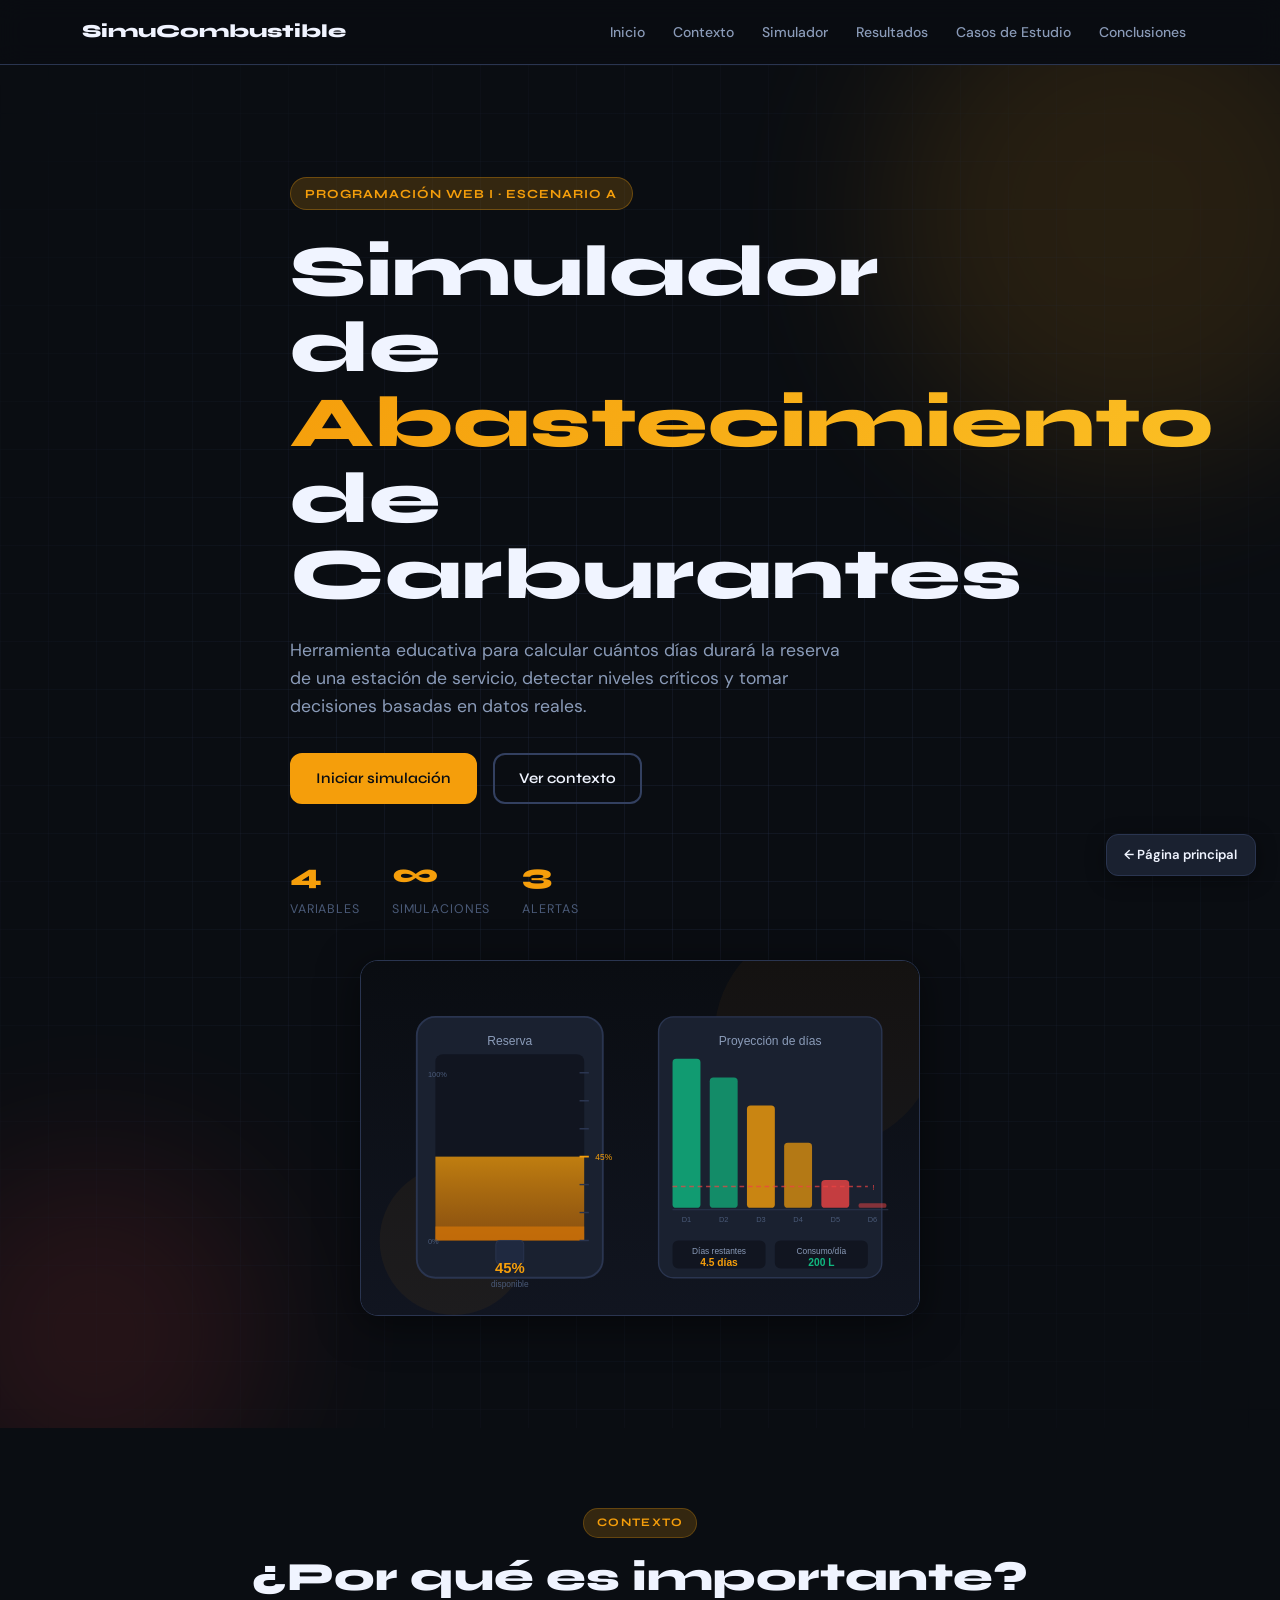
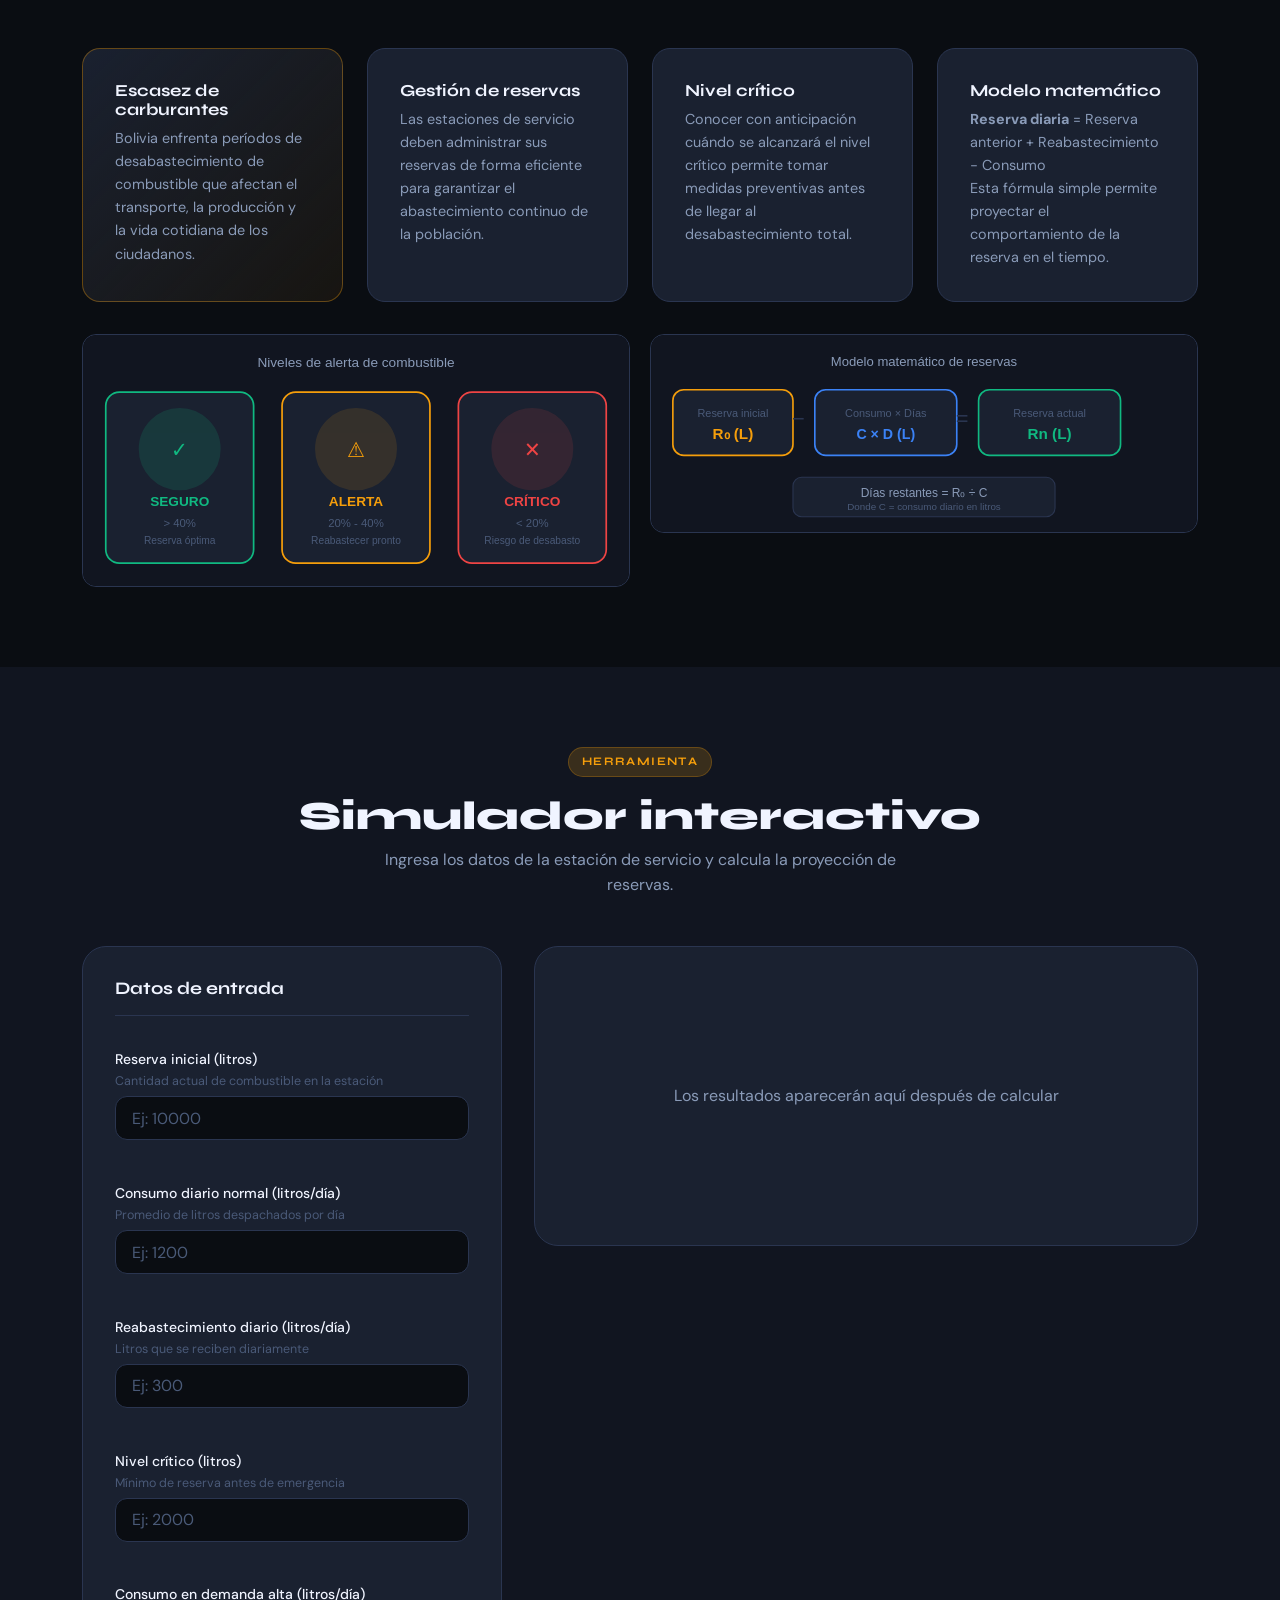
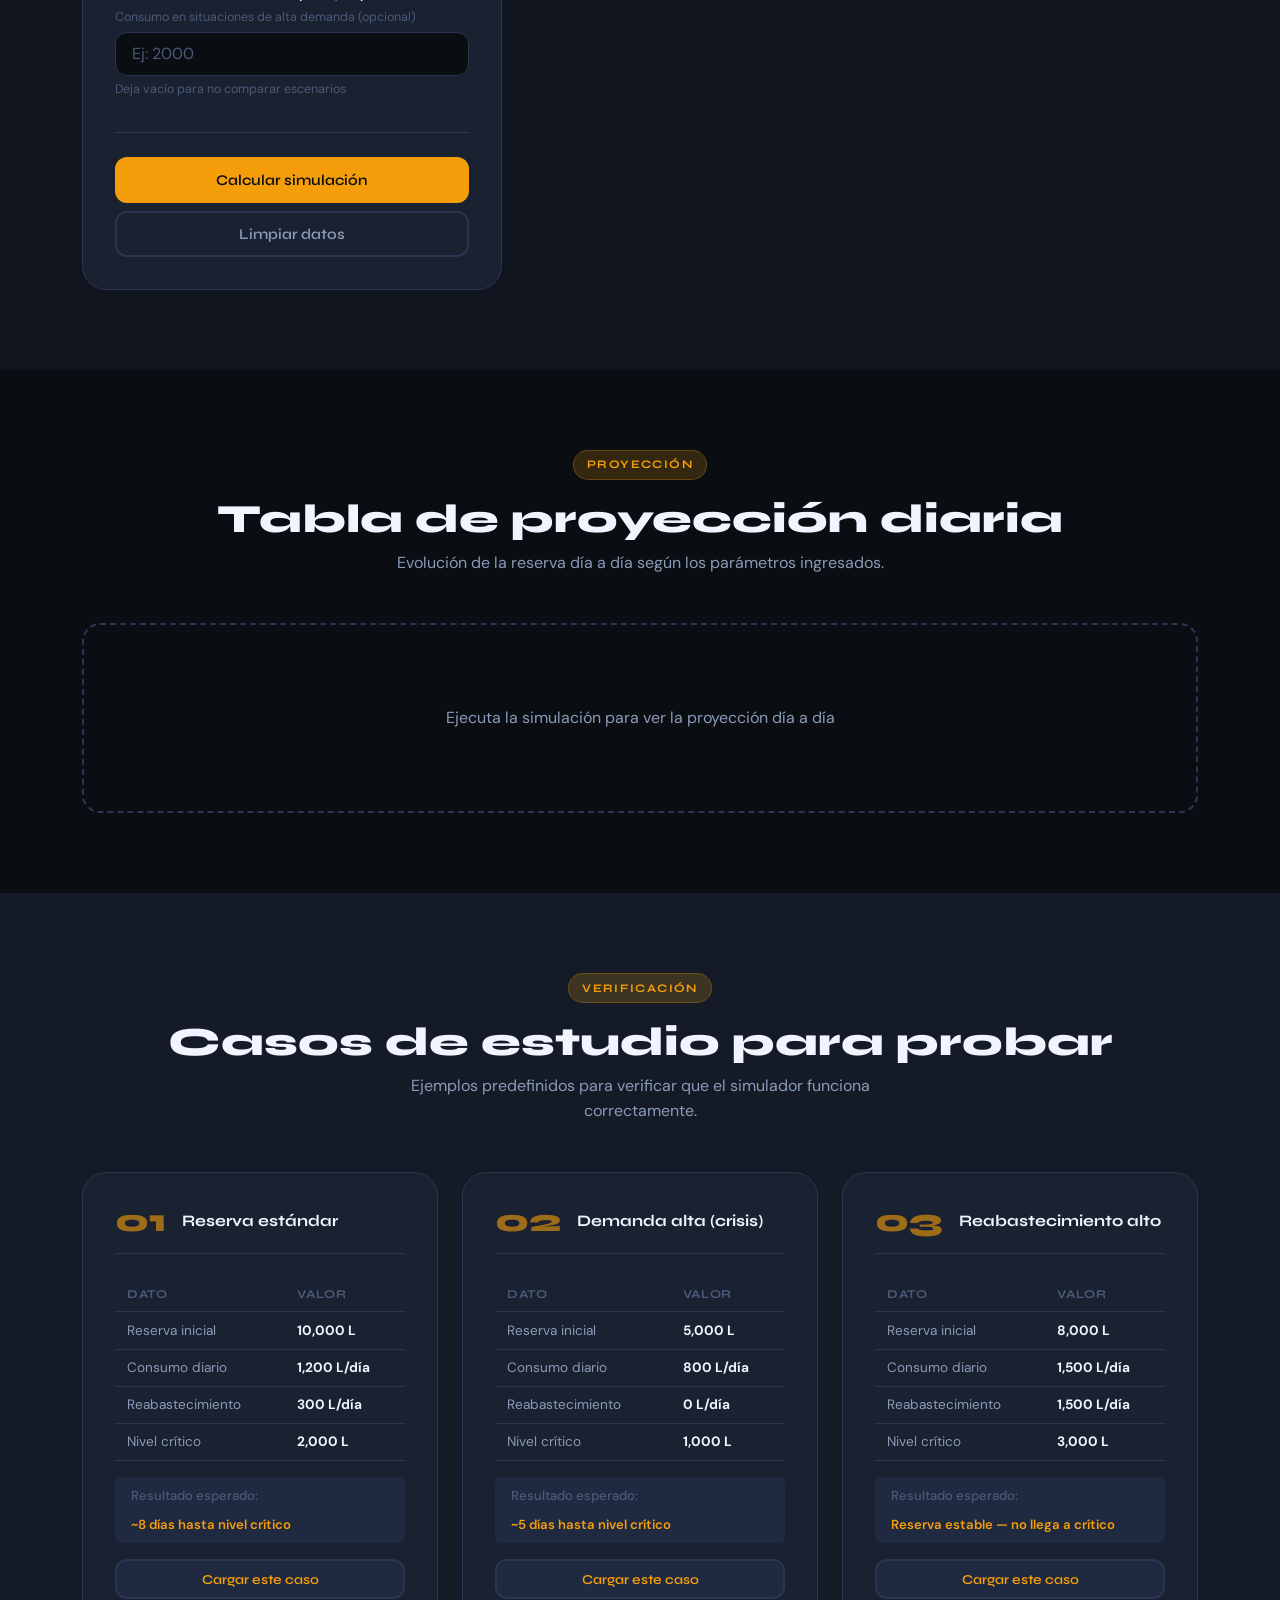
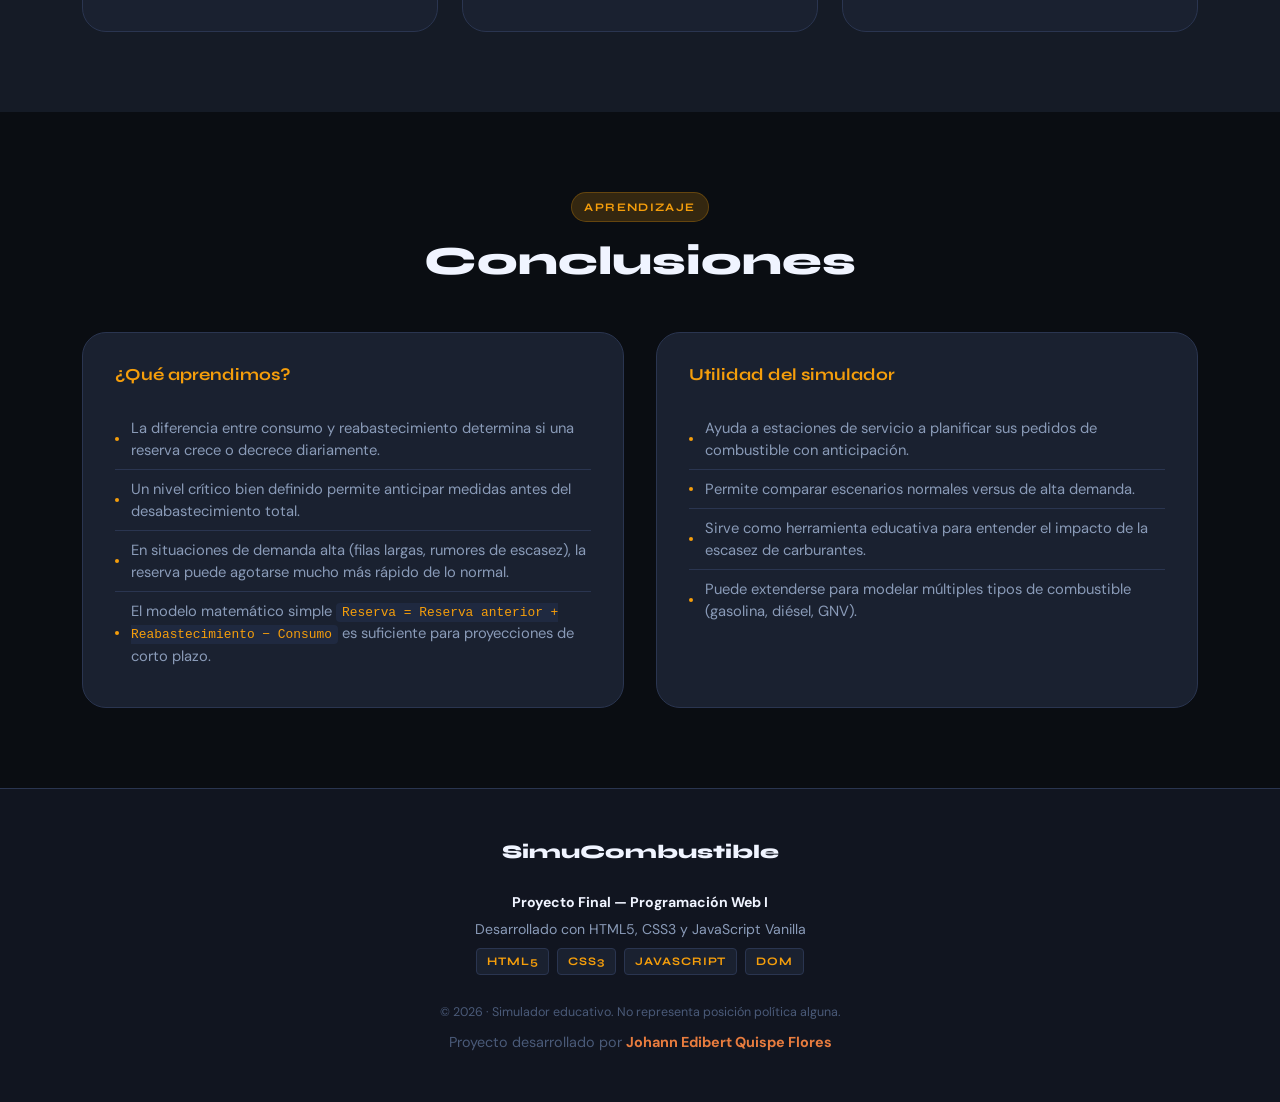
==== simuladores/simulador-carburantes/index.html @ 850f4c53 "Add files via upload" ====
<!DOCTYPE html>
<html lang="es">
<head>
  <meta charset="UTF-8" />
  <meta name="viewport" content="width=device-width, initial-scale=1.0" />
  <meta name="description" content="Simulador de abastecimiento de carburantes - Herramienta educativa para calcular reservas de combustible" />
  <title>SimuCombustible | Simulador de Abastecimiento</title>
  <link rel="preconnect" href="https://fonts.googleapis.com" />
  <link rel="preconnect" href="https://fonts.gstatic.com" crossorigin />
  <link href="https://fonts.googleapis.com/css2?family=Syne:wght@400;600;700;800&family=DM+Sans:wght@300;400;500&display=swap" rel="stylesheet" />
  <link rel="stylesheet" href="css/estilos.css" />
  <style>
    .hero__visual {
      width: 100%;
      max-width: 560px;
      margin: 2.5rem auto 0;
      border-radius: 18px;
      overflow: hidden;
      box-shadow: 0 8px 40px rgba(0,0,0,0.5);
      border: 1px solid #2a3550;
    }
    .hero__visual img { width: 100%; display: block; }
    .context-img-strip {
      grid-column: 1 / -1;
      display: grid;
      grid-template-columns: 1fr 1fr;
      gap: 1.25rem;
      margin-top: 0.5rem;
    }
    .context-img-strip img {
      width: 100%;
      border-radius: 14px;
      border: 1px solid #2a3550;
      display: block;
    }
    @media (max-width: 640px) {
      .context-img-strip { grid-template-columns: 1fr; }
    }
  </style>
</head>
<body>

  <header class="header" role="banner">
    <div class="container header__inner">
      <div class="header__brand">
        <span class="header__title">SimuCombustible</span>
      </div>
      <button class="nav-toggle" id="navToggle" aria-label="Abrir menú" aria-expanded="false" aria-controls="mainNav">
        <span></span><span></span><span></span>
      </button>
      <nav class="nav" id="mainNav" aria-label="Navegación principal">
        <ul class="nav__list">
          <li><a class="nav__link" href="#inicio">Inicio</a></li>
          <li><a class="nav__link" href="#contexto">Contexto</a></li>
          <li><a class="nav__link" href="#simulador">Simulador</a></li>
          <li><a class="nav__link" href="#resultados">Resultados</a></li>
          <li><a class="nav__link" href="#casos">Casos de Estudio</a></li>
          <li><a class="nav__link" href="#conclusiones">Conclusiones</a></li>
        </ul>
      </nav>
    </div>
  </header>

  <main id="main-content">

    <section class="hero" id="inicio" aria-labelledby="hero-title">
      <div class="hero__bg" aria-hidden="true">
        <div class="hero__blob hero__blob--1"></div>
        <div class="hero__blob hero__blob--2"></div>
        <div class="hero__grid"></div>
      </div>
      <div class="container hero__content">
        <div class="hero__badge">Programación Web I · Escenario A</div>
        <h1 class="hero__title" id="hero-title">
          Simulador de<br />
          <span class="hero__accent">Abastecimiento</span><br />
          de Carburantes
        </h1>
        <p class="hero__desc">
          Herramienta educativa para calcular cuántos días durará la reserva 
          de una estación de servicio, detectar niveles críticos y tomar 
          decisiones basadas en datos reales.
        </p>
        <div class="hero__actions">
          <a href="#simulador" class="btn btn--primary">Iniciar simulación</a>
          <a href="#contexto" class="btn btn--ghost">Ver contexto</a>
        </div>
        <div class="hero__stats" role="list">
          <div class="hero__stat" role="listitem">
            <strong>4</strong>
            <span>Variables</span>
          </div>
          <div class="hero__stat" role="listitem">
            <strong>∞</strong>
            <span>Simulaciones</span>
          </div>
          <div class="hero__stat" role="listitem">
            <strong>3</strong>
            <span>Alertas</span>
          </div>
        </div>
        <div class="hero__visual">
          <img src="img/hero-combustible.svg" alt="Visualización de tanque de combustible y proyección de días" loading="eager" />
        </div>
      </div>
    </section>

    <section class="section" id="contexto" aria-labelledby="contexto-title">
      <div class="container">
        <div class="section__header">
          <span class="section__tag">Contexto</span>
          <h2 class="section__title" id="contexto-title">¿Por qué es importante?</h2>
        </div>
        <div class="context-grid">
          <article class="context-card context-card--highlight">
            <h3 class="context-card__title">Escasez de carburantes</h3>
            <p class="context-card__text">
              Bolivia enfrenta períodos de desabastecimiento de combustible que afectan 
              el transporte, la producción y la vida cotidiana de los ciudadanos.
            </p>
          </article>
          <article class="context-card">
            <h3 class="context-card__title">Gestión de reservas</h3>
            <p class="context-card__text">
              Las estaciones de servicio deben administrar sus reservas de forma eficiente 
              para garantizar el abastecimiento continuo de la población.
            </p>
          </article>
          <article class="context-card">
            <h3 class="context-card__title">Nivel crítico</h3>
            <p class="context-card__text">
              Conocer con anticipación cuándo se alcanzará el nivel crítico permite 
              tomar medidas preventivas antes de llegar al desabastecimiento total.
            </p>
          </article>
          <article class="context-card">
            <h3 class="context-card__title">Modelo matemático</h3>
            <p class="context-card__text">
              <strong>Reserva diaria</strong> = Reserva anterior + Reabastecimiento − Consumo<br/>
              Esta fórmula simple permite proyectar el comportamiento de la reserva en el tiempo.
            </p>
          </article>
          <div class="context-img-strip">
            <img src="img/niveles-alerta.svg" alt="Niveles de alerta: seguro, alerta y crítico" />
            <img src="img/formula-combustible.svg" alt="Modelo matemático de reservas de combustible" />
          </div>
        </div>
      </div>
    </section>

    <section class="section section--dark" id="simulador" aria-labelledby="simulador-title">
      <div class="container">
        <div class="section__header">
          <span class="section__tag">Herramienta</span>
          <h2 class="section__title" id="simulador-title">Simulador interactivo</h2>
          <p class="section__subtitle">Ingresa los datos de la estación de servicio y calcula la proyección de reservas.</p>
        </div>

        <div class="simulator-layout">
          <div class="simulator-form-wrapper">
            <div class="form-card" role="form" aria-labelledby="form-title">
              <h3 class="form-card__title" id="form-title">
                Datos de entrada
              </h3>

              <div class="form-group">
                <label class="form-label" for="reservaInicial">
                  Reserva inicial (litros)
                  <span class="form-hint">Cantidad actual de combustible en la estación</span>
                </label>
                <input
                  class="form-input"
                  type="number"
                  id="reservaInicial"
                  name="reservaInicial"
                  placeholder="Ej: 10000"
                  min="0"
                  step="100"
                  aria-required="true"
                  aria-describedby="reservaInicial-error"
                />
                <span class="form-error" id="reservaInicial-error" role="alert" aria-live="polite"></span>
              </div>

              <div class="form-group">
                <label class="form-label" for="consumoDiario">
                  Consumo diario normal (litros/día)
                  <span class="form-hint">Promedio de litros despachados por día</span>
                </label>
                <input
                  class="form-input"
                  type="number"
                  id="consumoDiario"
                  name="consumoDiario"
                  placeholder="Ej: 1200"
                  min="0"
                  step="50"
                  aria-required="true"
                  aria-describedby="consumoDiario-error"
                />
                <span class="form-error" id="consumoDiario-error" role="alert" aria-live="polite"></span>
              </div>

              <div class="form-group">
                <label class="form-label" for="reabastecimiento">
                  Reabastecimiento diario (litros/día)
                  <span class="form-hint">Litros que se reciben diariamente</span>
                </label>
                <input
                  class="form-input"
                  type="number"
                  id="reabastecimiento"
                  name="reabastecimiento"
                  placeholder="Ej: 300"
                  min="0"
                  step="50"
                  aria-required="true"
                  aria-describedby="reabastecimiento-error"
                />
                <span class="form-error" id="reabastecimiento-error" role="alert" aria-live="polite"></span>
              </div>

              <div class="form-group">
                <label class="form-label" for="nivelCritico">
                  Nivel crítico (litros)
                  <span class="form-hint">Mínimo de reserva antes de emergencia</span>
                </label>
                <input
                  class="form-input"
                  type="number"
                  id="nivelCritico"
                  name="nivelCritico"
                  placeholder="Ej: 2000"
                  min="0"
                  step="100"
                  aria-required="true"
                  aria-describedby="nivelCritico-error"
                />
                <span class="form-error" id="nivelCritico-error" role="alert" aria-live="polite"></span>
              </div>

              <div class="form-group">
                <label class="form-label" for="consumoAlto">
                  Consumo en demanda alta (litros/día)
                  <span class="form-hint">Consumo en situaciones de alta demanda (opcional)</span>
                </label>
                <input
                  class="form-input"
                  type="number"
                  id="consumoAlto"
                  name="consumoAlto"
                  placeholder="Ej: 2000"
                  min="0"
                  step="50"
                  aria-describedby="consumoAlto-hint"
                />
                <span class="form-hint-block" id="consumoAlto-hint">Deja vacío para no comparar escenarios</span>
              </div>

              <div class="form-actions">
                <button class="btn btn--primary btn--full" id="btnCalcular" type="button">
                  Calcular simulación
                </button>
                <button class="btn btn--outline btn--full" id="btnLimpiar" type="button">
                  Limpiar datos
                </button>
              </div>
            </div>
          </div>

          <div class="quick-results" id="resultadosRapidos" aria-live="polite" aria-label="Resultados rápidos">
            <div class="quick-results__placeholder" id="placeholderResultados">
              <p>Los resultados aparecerán aquí después de calcular</p>
            </div>
            <div class="quick-results__content" id="contenidoResultados" hidden>
            </div>
          </div>
        </div>
      </div>
    </section>

    <section class="section" id="resultados" aria-labelledby="resultados-title">
      <div class="container">
        <div class="section__header">
          <span class="section__tag">Proyección</span>
          <h2 class="section__title" id="resultados-title">Tabla de proyección diaria</h2>
          <p class="section__subtitle">Evolución de la reserva día a día según los parámetros ingresados.</p>
        </div>

        <div id="tablaWrapper" class="table-wrapper" hidden aria-live="polite">
        </div>

        <div class="table-placeholder" id="tablaPlaceholder">
          <p>Ejecuta la simulación para ver la proyección día a día</p>
        </div>
      </div>
    </section>

    <section class="section section--alt" id="casos" aria-labelledby="casos-title">
      <div class="container">
        <div class="section__header">
          <span class="section__tag">Verificación</span>
          <h2 class="section__title" id="casos-title">Casos de estudio para probar</h2>
          <p class="section__subtitle">Ejemplos predefinidos para verificar que el simulador funciona correctamente.</p>
        </div>

        <div class="cases-grid">

          <article class="case-card" aria-labelledby="caso1-title">
            <div class="case-card__header">
              <span class="case-card__num" aria-label="Caso 1">01</span>
              <h3 class="case-card__title" id="caso1-title">Reserva estándar</h3>
            </div>
            <div class="case-card__body">
              <table class="case-table" aria-label="Datos del caso 1">
                <thead>
                  <tr><th>Dato</th><th>Valor</th></tr>
                </thead>
                <tbody>
                  <tr><td>Reserva inicial</td><td><strong>10,000 L</strong></td></tr>
                  <tr><td>Consumo diario</td><td><strong>1,200 L/día</strong></td></tr>
                  <tr><td>Reabastecimiento</td><td><strong>300 L/día</strong></td></tr>
                  <tr><td>Nivel crítico</td><td><strong>2,000 L</strong></td></tr>
                </tbody>
              </table>
              <div class="case-card__expected">
                <span class="expected-label">Resultado esperado:</span>
                <span class="expected-value">~8 días hasta nivel crítico</span>
              </div>
            </div>
            <button class="btn btn--case" onclick="cargarCaso(1)" aria-label="Cargar caso de estudio 1 en el simulador">
              Cargar este caso
            </button>
          </article>

          <article class="case-card" aria-labelledby="caso2-title">
            <div class="case-card__header">
              <span class="case-card__num" aria-label="Caso 2">02</span>
              <h3 class="case-card__title" id="caso2-title">Demanda alta (crisis)</h3>
            </div>
            <div class="case-card__body">
              <table class="case-table" aria-label="Datos del caso 2">
                <thead>
                  <tr><th>Dato</th><th>Valor</th></tr>
                </thead>
                <tbody>
                  <tr><td>Reserva inicial</td><td><strong>5,000 L</strong></td></tr>
                  <tr><td>Consumo diario</td><td><strong>800 L/día</strong></td></tr>
                  <tr><td>Reabastecimiento</td><td><strong>0 L/día</strong></td></tr>
                  <tr><td>Nivel crítico</td><td><strong>1,000 L</strong></td></tr>
                </tbody>
              </table>
              <div class="case-card__expected">
                <span class="expected-label">Resultado esperado:</span>
                <span class="expected-value">~5 días hasta nivel crítico</span>
              </div>
            </div>
            <button class="btn btn--case" onclick="cargarCaso(2)" aria-label="Cargar caso de estudio 2 en el simulador">
              Cargar este caso
            </button>
          </article>

          <article class="case-card" aria-labelledby="caso3-title">
            <div class="case-card__header">
              <span class="case-card__num" aria-label="Caso 3">03</span>
              <h3 class="case-card__title" id="caso3-title">Reabastecimiento alto</h3>
            </div>
            <div class="case-card__body">
              <table class="case-table" aria-label="Datos del caso 3">
                <thead>
                  <tr><th>Dato</th><th>Valor</th></tr>
                </thead>
                <tbody>
                  <tr><td>Reserva inicial</td><td><strong>8,000 L</strong></td></tr>
                  <tr><td>Consumo diario</td><td><strong>1,500 L/día</strong></td></tr>
                  <tr><td>Reabastecimiento</td><td><strong>1,500 L/día</strong></td></tr>
                  <tr><td>Nivel crítico</td><td><strong>3,000 L</strong></td></tr>
                </tbody>
              </table>
              <div class="case-card__expected">
                <span class="expected-label">Resultado esperado:</span>
                <span class="expected-value">Reserva estable — no llega a crítico</span>
              </div>
            </div>
            <button class="btn btn--case" onclick="cargarCaso(3)" aria-label="Cargar caso de estudio 3 en el simulador">
              Cargar este caso
            </button>
          </article>

        </div>
      </div>
    </section>

    <section class="section" id="conclusiones" aria-labelledby="conclusiones-title">
      <div class="container">
        <div class="section__header">
          <span class="section__tag">Aprendizaje</span>
          <h2 class="section__title" id="conclusiones-title">Conclusiones</h2>
        </div>
        <div class="conclusions-grid">
          <div class="conclusion-block">
            <h3 class="conclusion-block__title">¿Qué aprendimos?</h3>
            <ul class="conclusion-list">
              <li>La diferencia entre consumo y reabastecimiento determina si una reserva crece o decrece diariamente.</li>
              <li>Un nivel crítico bien definido permite anticipar medidas antes del desabastecimiento total.</li>
              <li>En situaciones de demanda alta (filas largas, rumores de escasez), la reserva puede agotarse mucho más rápido de lo normal.</li>
              <li>El modelo matemático simple <code>Reserva = Reserva anterior + Reabastecimiento − Consumo</code> es suficiente para proyecciones de corto plazo.</li>
            </ul>
          </div>
          <div class="conclusion-block">
            <h3 class="conclusion-block__title">Utilidad del simulador</h3>
            <ul class="conclusion-list">
              <li>Ayuda a estaciones de servicio a planificar sus pedidos de combustible con anticipación.</li>
              <li>Permite comparar escenarios normales versus de alta demanda.</li>
              <li>Sirve como herramienta educativa para entender el impacto de la escasez de carburantes.</li>
              <li>Puede extenderse para modelar múltiples tipos de combustible (gasolina, diésel, GNV).</li>
            </ul>
          </div>
        </div>
      </div>
    </section>

  </main>

  <footer class="footer" role="contentinfo">
    <div class="container footer__inner">
      <div class="footer__brand">
        <span>SimuCombustible</span>
      </div>
      <div class="footer__credits">
        <p><strong>Proyecto Final — Programación Web I</strong></p>
        <p>Desarrollado con HTML5, CSS3 y JavaScript Vanilla</p>
        <p class="footer__tech">
          <span>HTML5</span>
          <span>CSS3</span>
          <span>JavaScript</span>
          <span>DOM</span>
        </p>
      </div>
      <p class="footer__copy">
        &copy; 2026 · Simulador educativo. No representa posición política alguna.
      </p>
    </div>
    <p class="footer__developer">Proyecto desarrollado por <strong>Johann Edibert Quispe Flores</strong></p>
  </footer>

  <script src="js/script.js"></script>

  <div style="position:fixed;bottom:1.5rem;right:1.5rem;z-index:400;">
    <a href="../index.html"
       style="display:inline-flex;align-items:center;gap:0.5rem;background:#1a2130;color:#f0f4ff;
              border:1px solid #2a3550;border-radius:12px;padding:0.6rem 1.1rem;font-family:'DM Sans',sans-serif;
              font-size:0.82rem;font-weight:600;text-decoration:none;box-shadow:0 4px 20px rgba(0,0,0,0.4);
              transition:all 220ms cubic-bezier(0.4,0,0.2,1);"
       onmouseover="this.style.background='#1f2940';this.style.borderColor='#334060';"
       onmouseout="this.style.background='#1a2130';this.style.borderColor='#2a3550';"
       aria-label="Volver a página principal">
      &#8592; Página principal
    </a>
  </div>

</body>
</html>
---- simuladores/simulador-carburantes/css/estilos.css ----
:root {
  
  --color-bg:           #0a0d12;
  --color-bg-2:         #111520;
  --color-bg-alt:       #151b26;
  --color-surface:      #1a2130;
  --color-surface-2:    #1f2940;
  --color-border:       #2a3550;
  --color-border-light: #334060;

  
  --color-primary:      #f59e0b;   
  --color-primary-dark: #d97706;
  --color-primary-glow: rgba(245, 158, 11, 0.18);
  --color-success:      #10b981;   
  --color-warning:      #f59e0b;   
  --color-danger:       #ef4444;   
  --color-info:         #3b82f6;   

  
  --color-text-primary: #f0f4ff;
  --color-text-secondary: #8a9bb8;
  --color-text-muted:   #4a5a78;

  
  --font-display: 'Syne', sans-serif;
  --font-body:    'DM Sans', sans-serif;

  
  --space-xs:  0.25rem;
  --space-sm:  0.5rem;
  --space-md:  1rem;
  --space-lg:  1.5rem;
  --space-xl:  2rem;
  --space-2xl: 3rem;
  --space-3xl: 5rem;

  
  --radius-sm:  6px;
  --radius-md:  12px;
  --radius-lg:  18px;
  --radius-xl:  24px;

  
  --transition: 220ms cubic-bezier(0.4, 0, 0.2, 1);

  
  --shadow-sm:  0 2px 8px rgba(0,0,0,0.3);
  --shadow-md:  0 4px 20px rgba(0,0,0,0.4);
  --shadow-lg:  0 8px 40px rgba(0,0,0,0.5);
  --shadow-glow: 0 0 30px rgba(245,158,11,0.15);
}

*, *::before, *::after {
  box-sizing: border-box;
  margin: 0;
  padding: 0;
}

html {
  scroll-behavior: smooth;
  font-size: 16px;
}

body {
  font-family: var(--font-body);
  background-color: var(--color-bg);
  color: var(--color-text-primary);
  line-height: 1.6;
  -webkit-font-smoothing: antialiased;
  overflow-x: hidden;
}

.container {
  width: 100%;
  max-width: 1180px;
  margin: 0 auto;
  padding: 0 var(--space-xl);
}

h1, h2, h3, h4 {
  font-family: var(--font-display);
  line-height: 1.15;
  color: var(--color-text-primary);
}

p { color: var(--color-text-secondary); }

a {
  color: var(--color-primary);
  text-decoration: none;
  transition: color var(--transition);
}

a:hover { color: var(--color-primary-dark); }

ul { list-style: none; }

/* Contain stacking contexts so nav overlay always covers content */
#main-content { isolation: isolate; }

code {
  font-family: 'Courier New', monospace;
  font-size: 0.875em;
  background: var(--color-surface-2);
  padding: 2px 6px;
  border-radius: 4px;
  color: var(--color-primary);
}

.btn {
  display: inline-flex;
  align-items: center;
  justify-content: center;
  gap: var(--space-sm);
  font-family: var(--font-display);
  font-weight: 600;
  font-size: 0.925rem;
  padding: 0.75rem 1.5rem;
  border-radius: var(--radius-md);
  border: 2px solid transparent;
  cursor: pointer;
  transition: all var(--transition);
  white-space: nowrap;
  text-decoration: none;
}

.btn:focus-visible {
  outline: 2px solid var(--color-primary);
  outline-offset: 3px;
}

.btn--primary {
  background: var(--color-primary);
  color: #0a0d12;
  border-color: var(--color-primary);
}

.btn--primary:hover {
  background: var(--color-primary-dark);
  border-color: var(--color-primary-dark);
  box-shadow: var(--shadow-glow);
  transform: translateY(-2px);
  color: #0a0d12;
}

.btn--ghost {
  background: transparent;
  color: var(--color-text-primary);
  border-color: var(--color-border-light);
}

.btn--ghost:hover {
  border-color: var(--color-primary);
  color: var(--color-primary);
  transform: translateY(-2px);
}

.btn--outline {
  background: transparent;
  color: var(--color-text-secondary);
  border-color: var(--color-border);
}

.btn--outline:hover {
  border-color: var(--color-border-light);
  color: var(--color-text-primary);
}

.btn--full { width: 100%; }

.btn--case {
  background: var(--color-surface-2);
  color: var(--color-primary);
  border-color: var(--color-border);
  font-size: 0.85rem;
  padding: 0.6rem 1.2rem;
  width: 100%;
  margin-top: var(--space-md);
}

.btn--case:hover {
  background: var(--color-primary-glow);
  border-color: var(--color-primary);
}

.header {
  position: sticky;
  top: 0;
  z-index: 100;
  background: rgba(10, 13, 18, 0.92);
  backdrop-filter: blur(12px);
  -webkit-backdrop-filter: blur(12px);
  border-bottom: 1px solid var(--color-border);
}

.header__inner {
  display: flex;
  align-items: center;
  justify-content: space-between;
  height: 64px;
  gap: var(--space-xl);
}

.header__brand {
  display: flex;
  align-items: center;
  gap: var(--space-sm);
  font-family: var(--font-display);
  font-weight: 800;
  font-size: 1.15rem;
  color: var(--color-text-primary);
  text-decoration: none;
}

.header__icon { font-size: 1.4rem; }

.nav__list {
  display: flex;
  align-items: center;
  gap: var(--space-xs);
}

.nav__link {
  color: var(--color-text-secondary);
  font-size: 0.875rem;
  font-weight: 500;
  padding: 0.4rem 0.75rem;
  border-radius: var(--radius-sm);
  transition: all var(--transition);
}

.nav__link:hover {
  color: var(--color-text-primary);
  background: var(--color-surface);
}

.nav-toggle {
  display: none;
  flex-direction: column;
  gap: 5px;
  background: none;
  border: none;
  cursor: pointer;
  padding: var(--space-sm);
  z-index: 300;
}

.nav-toggle span {
  display: block;
  width: 24px;
  height: 2px;
  background: var(--color-text-primary);
  border-radius: 2px;
  transition: transform 220ms cubic-bezier(0.4,0,0.2,1), opacity 220ms, background 220ms;
}

.hero {
  position: relative;
  min-height: 90vh;
  display: flex;
  align-items: center;
  overflow: hidden;
  padding: var(--space-3xl) 0;
}

.hero__bg {
  position: absolute;
  inset: 0;
  pointer-events: none;
}

.hero__blob {
  position: absolute;
  border-radius: 50%;
  filter: blur(80px);
  opacity: 0.12;
}

.hero__blob--1 {
  width: 500px;
  height: 500px;
  background: var(--color-primary);
  top: -100px;
  right: -100px;
  animation: blobFloat 8s ease-in-out infinite;
}

.hero__blob--2 {
  width: 350px;
  height: 350px;
  background: #ef4444;
  bottom: -80px;
  left: -80px;
  animation: blobFloat 10s ease-in-out infinite reverse;
}

.hero__grid {
  position: absolute;
  inset: 0;
  background-image:
    linear-gradient(rgba(42,53,80,0.25) 1px, transparent 1px),
    linear-gradient(90deg, rgba(42,53,80,0.25) 1px, transparent 1px);
  background-size: 48px 48px;
  mask-image: radial-gradient(ellipse 70% 70% at 50% 50%, black 20%, transparent 100%);
}

@keyframes blobFloat {
  0%, 100% { transform: translate(0, 0) scale(1); }
  50% { transform: translate(30px, -30px) scale(1.08); }
}

.hero__content {
  position: relative;
  z-index: 1;
  max-width: 700px;
  padding: var(--space-xl) 0;
}

.hero__badge {
  position: relative;
  z-index: 0;
  display: inline-block;
  background: var(--color-primary-glow);
  color: var(--color-primary);
  border: 1px solid rgba(245,158,11,0.3);
  font-family: var(--font-display);
  font-size: 0.78rem;
  font-weight: 700;
  letter-spacing: 0.08em;
  text-transform: uppercase;
  padding: 0.35rem 0.9rem;
  border-radius: 100px;
  margin-bottom: var(--space-lg);
  animation: fadeInUp 0.6s ease both;
  z-index: 0;
}

.hero__title {
  font-size: clamp(2.5rem, 6vw, 4.5rem);
  font-weight: 800;
  line-height: 1.05;
  margin-bottom: var(--space-lg);
  animation: fadeInUp 0.6s 0.1s ease both;
  z-index: 0;
}

.hero__accent {
  background: linear-gradient(135deg, var(--color-primary), #fbbf24);
  -webkit-background-clip: text;
  -webkit-text-fill-color: transparent;
  background-clip: text;
}

.hero__desc {
  font-size: 1.1rem;
  color: var(--color-text-secondary);
  max-width: 560px;
  margin-bottom: var(--space-xl);
  animation: fadeInUp 0.6s 0.2s ease both;
  z-index: 0;
}

.hero__actions {
  display: flex;
  gap: var(--space-md);
  flex-wrap: wrap;
  margin-bottom: var(--space-2xl);
  animation: fadeInUp 0.6s 0.3s ease both;
  z-index: 0;
}

.hero__stats {
  display: flex;
  gap: var(--space-xl);
  animation: fadeInUp 0.6s 0.4s ease both;
  z-index: 0;
}

.hero__stat {
  display: flex;
  flex-direction: column;
  gap: 2px;
}

.hero__stat strong {
  font-family: var(--font-display);
  font-size: 1.8rem;
  font-weight: 800;
  color: var(--color-primary);
}

.hero__stat span {
  font-size: 0.78rem;
  color: var(--color-text-muted);
  text-transform: uppercase;
  letter-spacing: 0.07em;
}

@keyframes fadeInUp {
  from { opacity: 0; transform: translateY(24px); }
  to   { opacity: 1; transform: translateY(0); }
}

.section {
  padding: var(--space-3xl) 0;
}

.section--dark {
  background: var(--color-bg-2);
}

.section--alt {
  background: var(--color-bg-alt);
}

.section__header {
  text-align: center;
  margin-bottom: var(--space-2xl);
}

.section__tag {
  position: relative;
  z-index: 0;
  display: inline-block;
  font-family: var(--font-display);
  font-size: 0.72rem;
  font-weight: 700;
  letter-spacing: 0.12em;
  text-transform: uppercase;
  color: var(--color-primary);
  background: var(--color-primary-glow);
  border: 1px solid rgba(245,158,11,0.25);
  padding: 0.3rem 0.8rem;
  border-radius: 100px;
  margin-bottom: var(--space-md);
}

.section__title {
  font-size: clamp(1.7rem, 4vw, 2.5rem);
  font-weight: 800;
  margin-bottom: var(--space-sm);
}

.section__subtitle {
  font-size: 1rem;
  color: var(--color-text-secondary);
  max-width: 540px;
  margin: 0 auto;
}

.context-grid {
  display: grid;
  grid-template-columns: repeat(auto-fit, minmax(240px, 1fr));
  gap: var(--space-lg);
}

.context-card {
  background: var(--color-surface);
  border: 1px solid var(--color-border);
  border-radius: var(--radius-lg);
  padding: var(--space-xl);
  transition: all var(--transition);
}

.context-card:hover {
  border-color: var(--color-primary);
  transform: translateY(-4px);
  box-shadow: var(--shadow-glow);
}

.context-card--highlight {
  border-color: rgba(245,158,11,0.35);
  background: linear-gradient(135deg, var(--color-surface), rgba(245,158,11,0.06));
}

.context-card__icon {
  font-size: 2rem;
  margin-bottom: var(--space-md);
  display: block;
}

.context-card__title {
  font-size: 1.05rem;
  font-weight: 700;
  margin-bottom: var(--space-sm);
  color: var(--color-text-primary);
}

.context-card__text {
  font-size: 0.9rem;
  color: var(--color-text-secondary);
  line-height: 1.6;
}

.simulator-layout {
  display: grid;
  grid-template-columns: 420px 1fr;
  gap: var(--space-xl);
  align-items: start;
}

.form-card {
  background: var(--color-surface);
  border: 1px solid var(--color-border);
  border-radius: var(--radius-xl);
  padding: var(--space-xl);
  position: sticky;
  top: 80px;
}

.form-card__title {
  font-size: 1.1rem;
  font-weight: 700;
  margin-bottom: var(--space-xl);
  display: flex;
  align-items: center;
  gap: var(--space-sm);
  color: var(--color-text-primary);
  padding-bottom: var(--space-md);
  border-bottom: 1px solid var(--color-border);
}

.form-group {
  margin-bottom: var(--space-lg);
}

.form-label {
  display: block;
  font-size: 0.875rem;
  font-weight: 500;
  color: var(--color-text-primary);
  margin-bottom: var(--space-xs);
}

.form-hint {
  display: block;
  font-size: 0.78rem;
  font-weight: 400;
  color: var(--color-text-muted);
  margin-top: 2px;
}

.form-hint-block {
  display: block;
  font-size: 0.78rem;
  color: var(--color-text-muted);
  margin-top: var(--space-xs);
}

.form-input {
  width: 100%;
  background: var(--color-bg);
  border: 1.5px solid var(--color-border);
  border-radius: var(--radius-md);
  color: var(--color-text-primary);
  font-family: var(--font-body);
  font-size: 1rem;
  padding: 0.65rem 1rem;
  transition: border-color var(--transition), box-shadow var(--transition);
  appearance: none;
  -webkit-appearance: none;
}

.form-input::placeholder { color: var(--color-text-muted); }

.form-input:focus {
  outline: none;
  border-color: var(--color-primary);
  box-shadow: 0 0 0 3px var(--color-primary-glow);
}

.form-input.input--error {
  border-color: var(--color-danger);
  box-shadow: 0 0 0 3px rgba(239,68,68,0.12);
}

.form-error {
  display: block;
  font-size: 0.78rem;
  color: var(--color-danger);
  margin-top: var(--space-xs);
  min-height: 1.1em;
}

.form-actions {
  display: flex;
  flex-direction: column;
  gap: var(--space-sm);
  margin-top: var(--space-xl);
  padding-top: var(--space-lg);
  border-top: 1px solid var(--color-border);
}

.quick-results {
  background: var(--color-surface);
  border: 1px solid var(--color-border);
  border-radius: var(--radius-xl);
  padding: var(--space-xl);
  min-height: 300px;
  display: flex;
  align-items: center;
  justify-content: center;
}

.quick-results__placeholder {
  text-align: center;
  color: var(--color-text-muted);
}

.placeholder-icon {
  font-size: 3rem;
  margin-bottom: var(--space-md);
  opacity: 0.5;
}

.quick-results__content {
  width: 100%;
}

.result-cards-grid {
  display: grid;
  grid-template-columns: repeat(2, 1fr);
  gap: var(--space-md);
  margin-bottom: var(--space-lg);
}

.result-card {
  background: var(--color-surface-2);
  border: 1px solid var(--color-border);
  border-radius: var(--radius-lg);
  padding: var(--space-lg);
  transition: all var(--transition);
  animation: fadeInUp 0.4s ease both;
  z-index: 0;
}

.result-card--safe    { border-color: rgba(16,185,129,0.4);  background: rgba(16,185,129,0.06);  }
.result-card--warning { border-color: rgba(245,158,11,0.4);  background: rgba(245,158,11,0.06);  }
.result-card--danger  { border-color: rgba(239,68,68,0.4);   background: rgba(239,68,68,0.06);   }
.result-card--info    { border-color: rgba(59,130,246,0.4);  background: rgba(59,130,246,0.06);  }

.result-card__label {
  font-size: 0.78rem;
  font-weight: 600;
  text-transform: uppercase;
  letter-spacing: 0.08em;
  color: var(--color-text-muted);
  margin-bottom: var(--space-xs);
}

.result-card__value {
  font-family: var(--font-display);
  font-size: 1.6rem;
  font-weight: 800;
  color: var(--color-text-primary);
  line-height: 1;
  margin-bottom: var(--space-xs);
}

.result-card__value--safe    { color: var(--color-success); }
.result-card__value--warning { color: var(--color-warning); }
.result-card__value--danger  { color: var(--color-danger);  }

.result-card__desc {
  font-size: 0.82rem;
  color: var(--color-text-muted);
}

.status-alert {
  border-radius: var(--radius-lg);
  padding: var(--space-md) var(--space-lg);
  display: flex;
  align-items: flex-start;
  gap: var(--space-md);
  font-size: 0.9rem;
  margin-top: var(--space-md);
  animation: fadeInUp 0.4s 0.2s ease both;
  z-index: 0;
}

.status-alert--safe    { background: rgba(16,185,129,0.1);  border: 1px solid rgba(16,185,129,0.3);  color: #6ee7b7; }
.status-alert--warning { background: rgba(245,158,11,0.1);  border: 1px solid rgba(245,158,11,0.3);  color: #fcd34d; }
.status-alert--danger  { background: rgba(239,68,68,0.1);   border: 1px solid rgba(239,68,68,0.3);   color: #fca5a5; }

.status-alert__icon { font-size: 1.3rem; flex-shrink: 0; margin-top: 1px; }

.comparison-block {
  background: var(--color-surface-2);
  border: 1px solid var(--color-border);
  border-radius: var(--radius-lg);
  padding: var(--space-lg);
  margin-top: var(--space-md);
  animation: fadeInUp 0.4s 0.3s ease both;
  z-index: 0;
}

.comparison-block__title {
  font-size: 0.85rem;
  font-weight: 600;
  color: var(--color-text-secondary);
  text-transform: uppercase;
  letter-spacing: 0.06em;
  margin-bottom: var(--space-md);
}

.comparison-row {
  display: flex;
  justify-content: space-between;
  align-items: center;
  padding: var(--space-sm) 0;
  border-bottom: 1px solid var(--color-border);
  font-size: 0.88rem;
}

.comparison-row:last-child { border-bottom: none; }

.comparison-row__label { color: var(--color-text-secondary); }
.comparison-row__val   { font-weight: 600; color: var(--color-text-primary); }
.comparison-row__val--danger { color: var(--color-danger); }

.table-wrapper {
  overflow-x: auto;
  border-radius: var(--radius-lg);
  border: 1px solid var(--color-border);
  animation: fadeInUp 0.5s ease both;
  z-index: 0;
}

.projection-table {
  width: 100%;
  border-collapse: collapse;
  font-size: 0.875rem;
}

.projection-table thead {
  background: var(--color-surface);
  position: sticky;
  top: 0;
}

.projection-table th {
  font-family: var(--font-display);
  font-weight: 700;
  font-size: 0.78rem;
  text-transform: uppercase;
  letter-spacing: 0.07em;
  color: var(--color-text-secondary);
  padding: var(--space-md) var(--space-lg);
  text-align: left;
  border-bottom: 1px solid var(--color-border);
}

.projection-table td {
  padding: 0.75rem var(--space-lg);
  border-bottom: 1px solid var(--color-border);
  color: var(--color-text-secondary);
}

.projection-table tbody tr:last-child td { border-bottom: none; }

.projection-table tbody tr {
  transition: background var(--transition);
}

.projection-table tbody tr:hover {
  background: var(--color-surface);
}

.projection-table tbody tr.row--critical td {
  background: rgba(239,68,68,0.07);
  color: #fca5a5;
}

.projection-table tbody tr.row--warning td {
  background: rgba(245,158,11,0.06);
  color: #fcd34d;
}

.projection-table tbody tr.row--safe td {
  color: var(--color-text-secondary);
}

.badge-status {
  display: inline-flex;
  align-items: center;
  gap: 4px;
  padding: 2px 8px;
  border-radius: 100px;
  font-size: 0.72rem;
  font-weight: 600;
  white-space: nowrap;
}

.badge-status--safe    { background: rgba(16,185,129,0.15);  color: #6ee7b7; }
.badge-status--warning { background: rgba(245,158,11,0.15);  color: #fcd34d; }
.badge-status--danger  { background: rgba(239,68,68,0.15);   color: #fca5a5; }

.table-placeholder {
  text-align: center;
  padding: var(--space-3xl) var(--space-xl);
  color: var(--color-text-muted);
  border: 2px dashed var(--color-border);
  border-radius: var(--radius-lg);
}

.cases-grid {
  display: grid;
  grid-template-columns: repeat(auto-fit, minmax(290px, 1fr));
  gap: var(--space-lg);
}

.case-card {
  background: var(--color-surface);
  border: 1px solid var(--color-border);
  border-radius: var(--radius-xl);
  padding: var(--space-xl);
  transition: all var(--transition);
  display: flex;
  flex-direction: column;
}

.case-card:hover {
  border-color: var(--color-primary);
  box-shadow: var(--shadow-glow);
  transform: translateY(-3px);
}

.case-card__header {
  display: flex;
  align-items: center;
  gap: var(--space-md);
  margin-bottom: var(--space-lg);
  padding-bottom: var(--space-md);
  border-bottom: 1px solid var(--color-border);
}

.case-card__num {
  font-family: var(--font-display);
  font-size: 2rem;
  font-weight: 800;
  color: var(--color-primary);
  opacity: 0.6;
  line-height: 1;
}

.case-card__title {
  font-size: 1rem;
  font-weight: 700;
  color: var(--color-text-primary);
}

.case-card__body { flex: 1; }

.case-table {
  width: 100%;
  border-collapse: collapse;
  font-size: 0.85rem;
  margin-bottom: var(--space-md);
}

.case-table th,
.case-table td {
  padding: 0.45rem 0.75rem;
  text-align: left;
  border-bottom: 1px solid var(--color-border);
}

.case-table th {
  font-size: 0.75rem;
  text-transform: uppercase;
  letter-spacing: 0.06em;
  color: var(--color-text-muted);
  font-family: var(--font-display);
}

.case-table td { color: var(--color-text-secondary); }
.case-table td strong { color: var(--color-text-primary); }

.case-card__expected {
  display: flex;
  align-items: center;
  gap: var(--space-sm);
  background: var(--color-surface-2);
  border-radius: var(--radius-sm);
  padding: var(--space-sm) var(--space-md);
  font-size: 0.82rem;
  flex-wrap: wrap;
}

.expected-label {
  color: var(--color-text-muted);
  font-weight: 500;
}

.expected-value {
  color: var(--color-primary);
  font-weight: 600;
}

.conclusions-grid {
  display: grid;
  grid-template-columns: repeat(auto-fit, minmax(320px, 1fr));
  gap: var(--space-xl);
}

.conclusion-block {
  background: var(--color-surface);
  border: 1px solid var(--color-border);
  border-radius: var(--radius-xl);
  padding: var(--space-xl);
}

.conclusion-block__title {
  font-size: 1.05rem;
  font-weight: 700;
  margin-bottom: var(--space-lg);
  color: var(--color-primary);
  display: flex;
  align-items: center;
  gap: var(--space-sm);
}

.conclusion-list li {
  color: var(--color-text-secondary);
  font-size: 0.92rem;
  padding: var(--space-sm) 0;
  border-bottom: 1px solid var(--color-border);
  padding-left: var(--space-md);
  position: relative;
  line-height: 1.5;
}

.conclusion-list li:last-child { border-bottom: none; }

.conclusion-list li::before {
  content: '';
  position: absolute;
  left: 0;
  top: 50%;
  transform: translateY(-50%);
  width: 4px;
  height: 4px;
  border-radius: 50%;
  background: var(--color-primary);
}

.footer {
  background: var(--color-bg-2);
  border-top: 1px solid var(--color-border);
  padding: var(--space-2xl) 0;
}

.footer__inner {
  display: flex;
  flex-direction: column;
  align-items: center;
  gap: var(--space-lg);
  text-align: center;
}

.footer__brand {
  display: flex;
  align-items: center;
  gap: var(--space-sm);
  font-family: var(--font-display);
  font-weight: 800;
  font-size: 1.2rem;
  color: var(--color-text-primary);
}

.footer__icon { font-size: 1.5rem; }

.footer__credits p {
  font-size: 0.88rem;
  color: var(--color-text-secondary);
  margin-bottom: 4px;
}

.footer__credits strong { color: var(--color-text-primary); }

.footer__tech {
  display: flex;
  gap: var(--space-sm);
  justify-content: center;
  flex-wrap: wrap;
  margin-top: var(--space-sm);
}

.footer__tech span {
  font-family: var(--font-display);
  font-size: 0.72rem;
  font-weight: 700;
  text-transform: uppercase;
  letter-spacing: 0.08em;
  background: var(--color-surface);
  border: 1px solid var(--color-border);
  color: var(--color-primary);
  padding: 3px 10px;
  border-radius: 4px;
}

.footer__copy {
  font-size: 0.78rem;
  color: var(--color-text-muted);
}

@media (max-width: 960px) {
  .simulator-layout {
    grid-template-columns: 1fr;
  }

  .form-card {
    position: static;
  }

  .result-cards-grid {
    grid-template-columns: repeat(2, 1fr);
  }
}

@media (max-width: 768px) {
  .container {
    padding: 0 var(--space-lg);
  }

  
  .nav-toggle {
    display: flex;
  }

  .nav {
    position: fixed;
    inset: 0;
    background: rgba(10,13,18,0.97);
    backdrop-filter: blur(16px);
    display: flex;
    align-items: center;
    justify-content: center;
    transform: translateX(100%);
    transition: transform var(--transition);
    z-index: 250;
  }

  .nav-toggle--open span:nth-child(1) {
    transform: translateY(7px) rotate(45deg);
  }
  .nav-toggle--open span:nth-child(2) {
    opacity: 0;
    transform: scaleX(0);
  }
  .nav-toggle--open span:nth-child(3) {
    transform: translateY(-7px) rotate(-45deg);
  }
  .nav.nav--open {
    transform: translateX(0);
  }

  .nav__list {
    flex-direction: column;
    gap: var(--space-sm);
    text-align: center;
  }

  .nav__link {
    font-size: 1.3rem;
    padding: var(--space-md) var(--space-xl);
  }

  
  .hero {
    min-height: 85vh;
    padding: var(--space-2xl) 0;
  }

  .hero__actions {
    flex-direction: column;
    align-items: flex-start;
  }

  .hero__stats {
    gap: var(--space-lg);
  }

  
  .context-grid {
    grid-template-columns: 1fr;
  }

  
  .result-cards-grid {
    grid-template-columns: 1fr 1fr;
  }

  
  .projection-table th,
  .projection-table td {
    padding: 0.6rem var(--space-md);
    font-size: 0.8rem;
  }

  
  .cases-grid {
    grid-template-columns: 1fr;
  }
}

@media (max-width: 480px) {
  :root {
    --space-xl: 1.25rem;
    --space-2xl: 2rem;
    --space-3xl: 3rem;
  }

  .container {
    padding: 0 var(--space-md);
  }

  .hero__title {
    font-size: 2.2rem;
  }

  .result-cards-grid {
    grid-template-columns: 1fr;
  }

  .conclusions-grid {
    grid-template-columns: 1fr;
  }

  .case-card__header {
    flex-direction: column;
    align-items: flex-start;
  }

  .projection-table th:nth-child(5),
  .projection-table td:nth-child(5) {
    display: none; 
  }
}

.footer__developer {
  margin-top: 0.5rem;
  font-size: 0.9rem;
  color: var(--color-text-muted, #aaa);
  text-align: center;
}
.footer__developer strong {
  color: var(--color-accent, #e87c3e);
}

.placeholder-icon:empty {
  display: none;
}
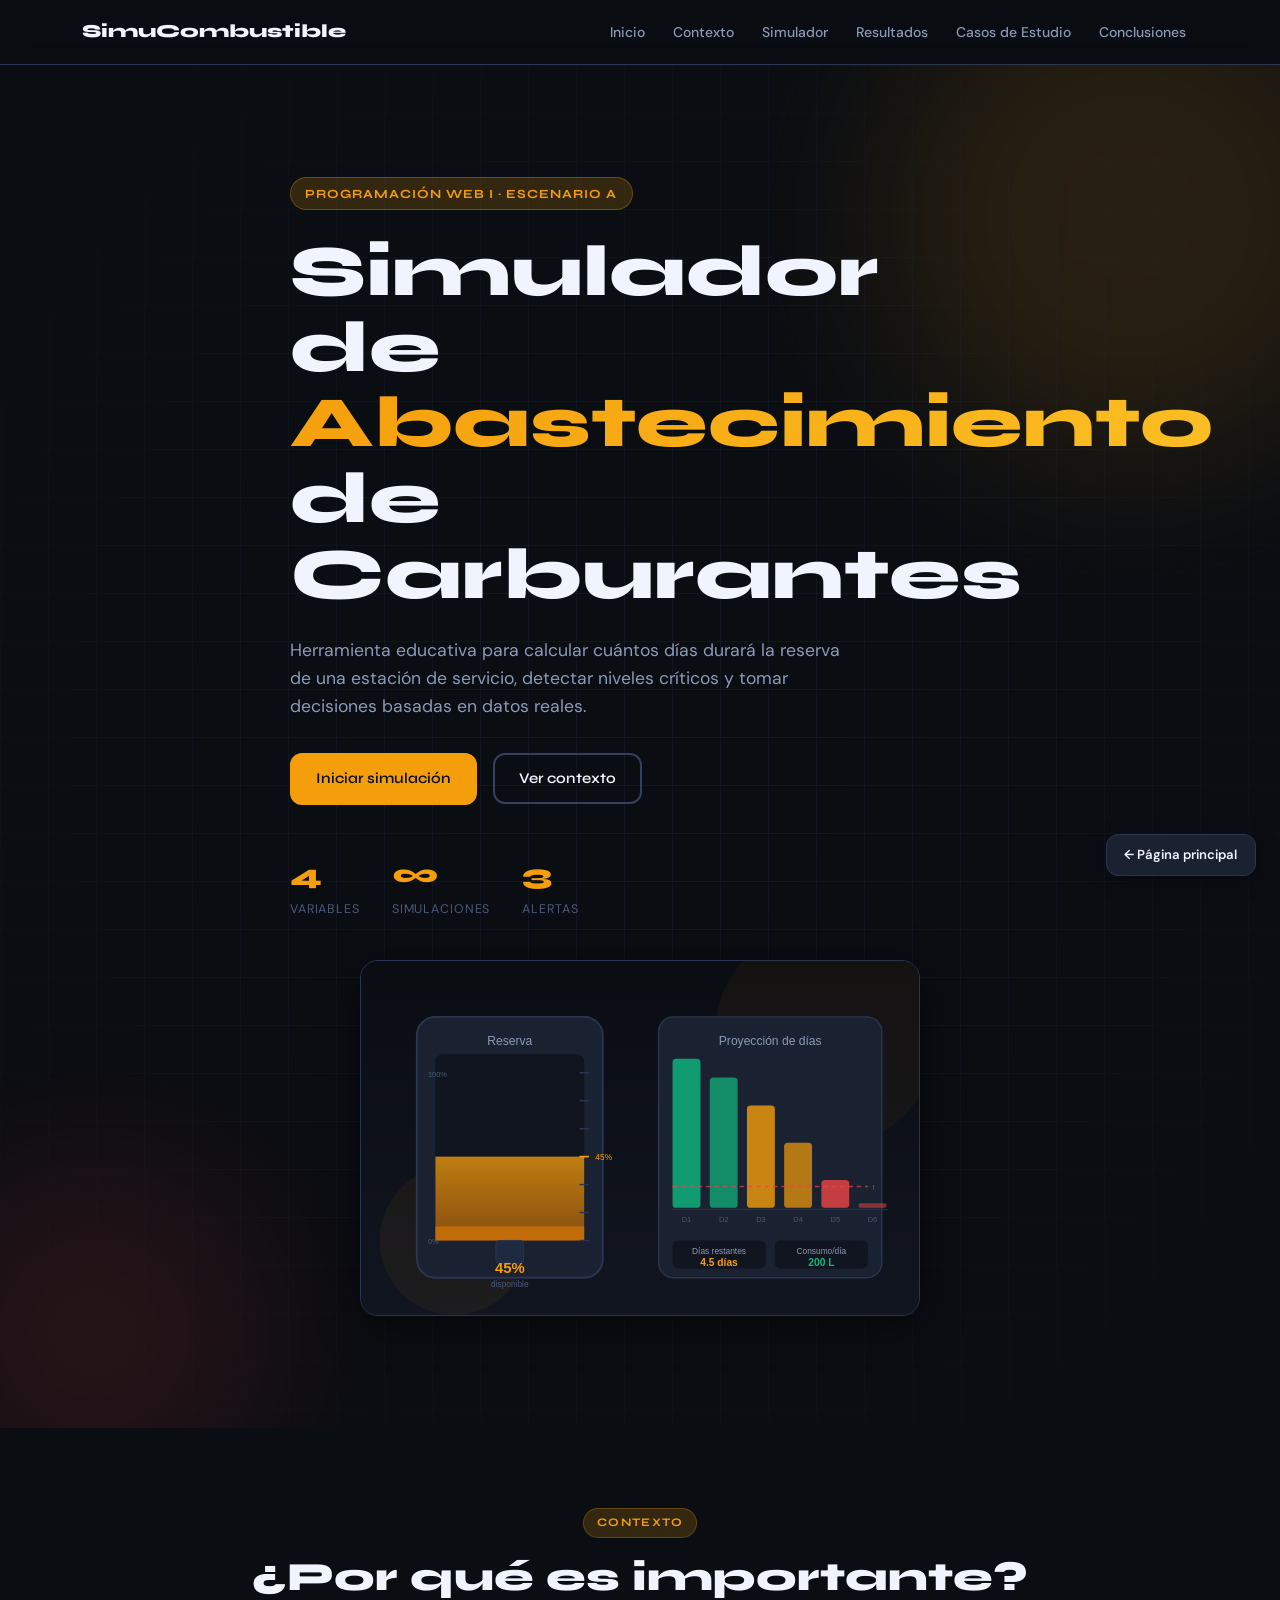
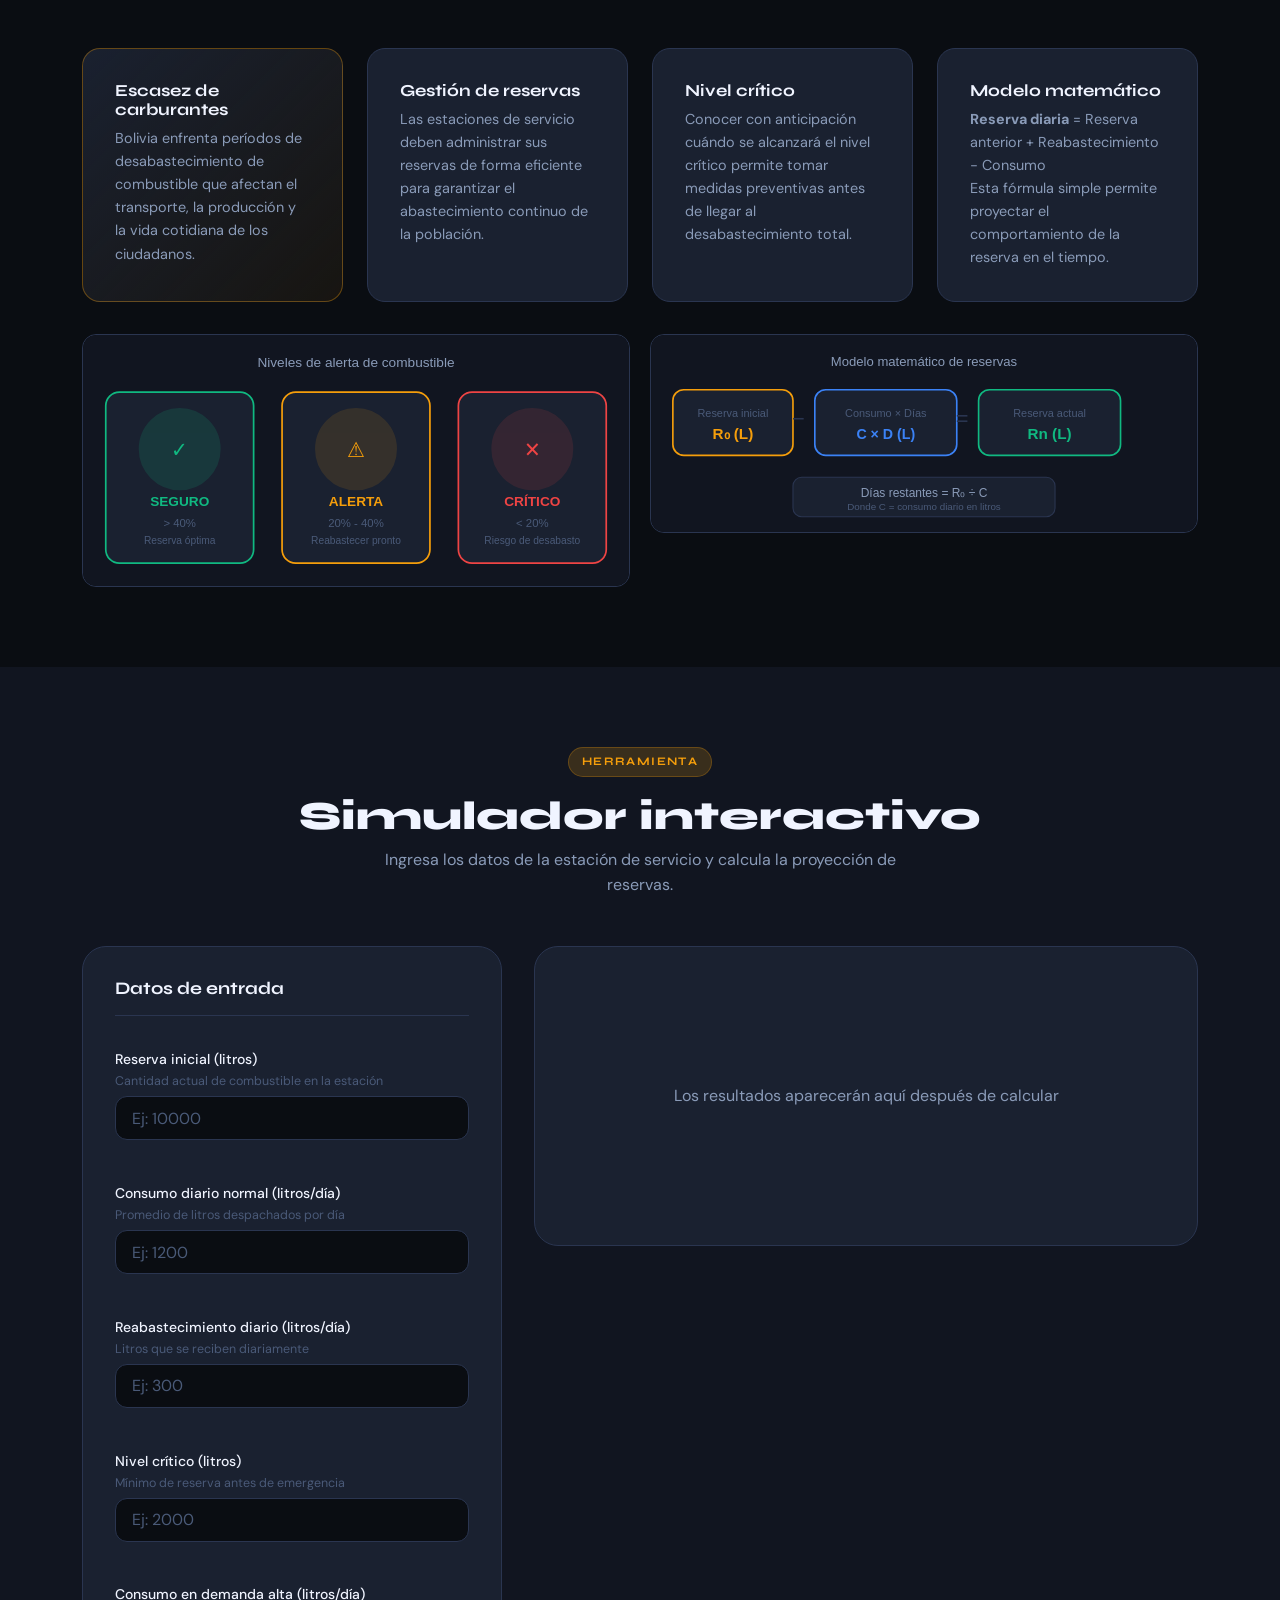
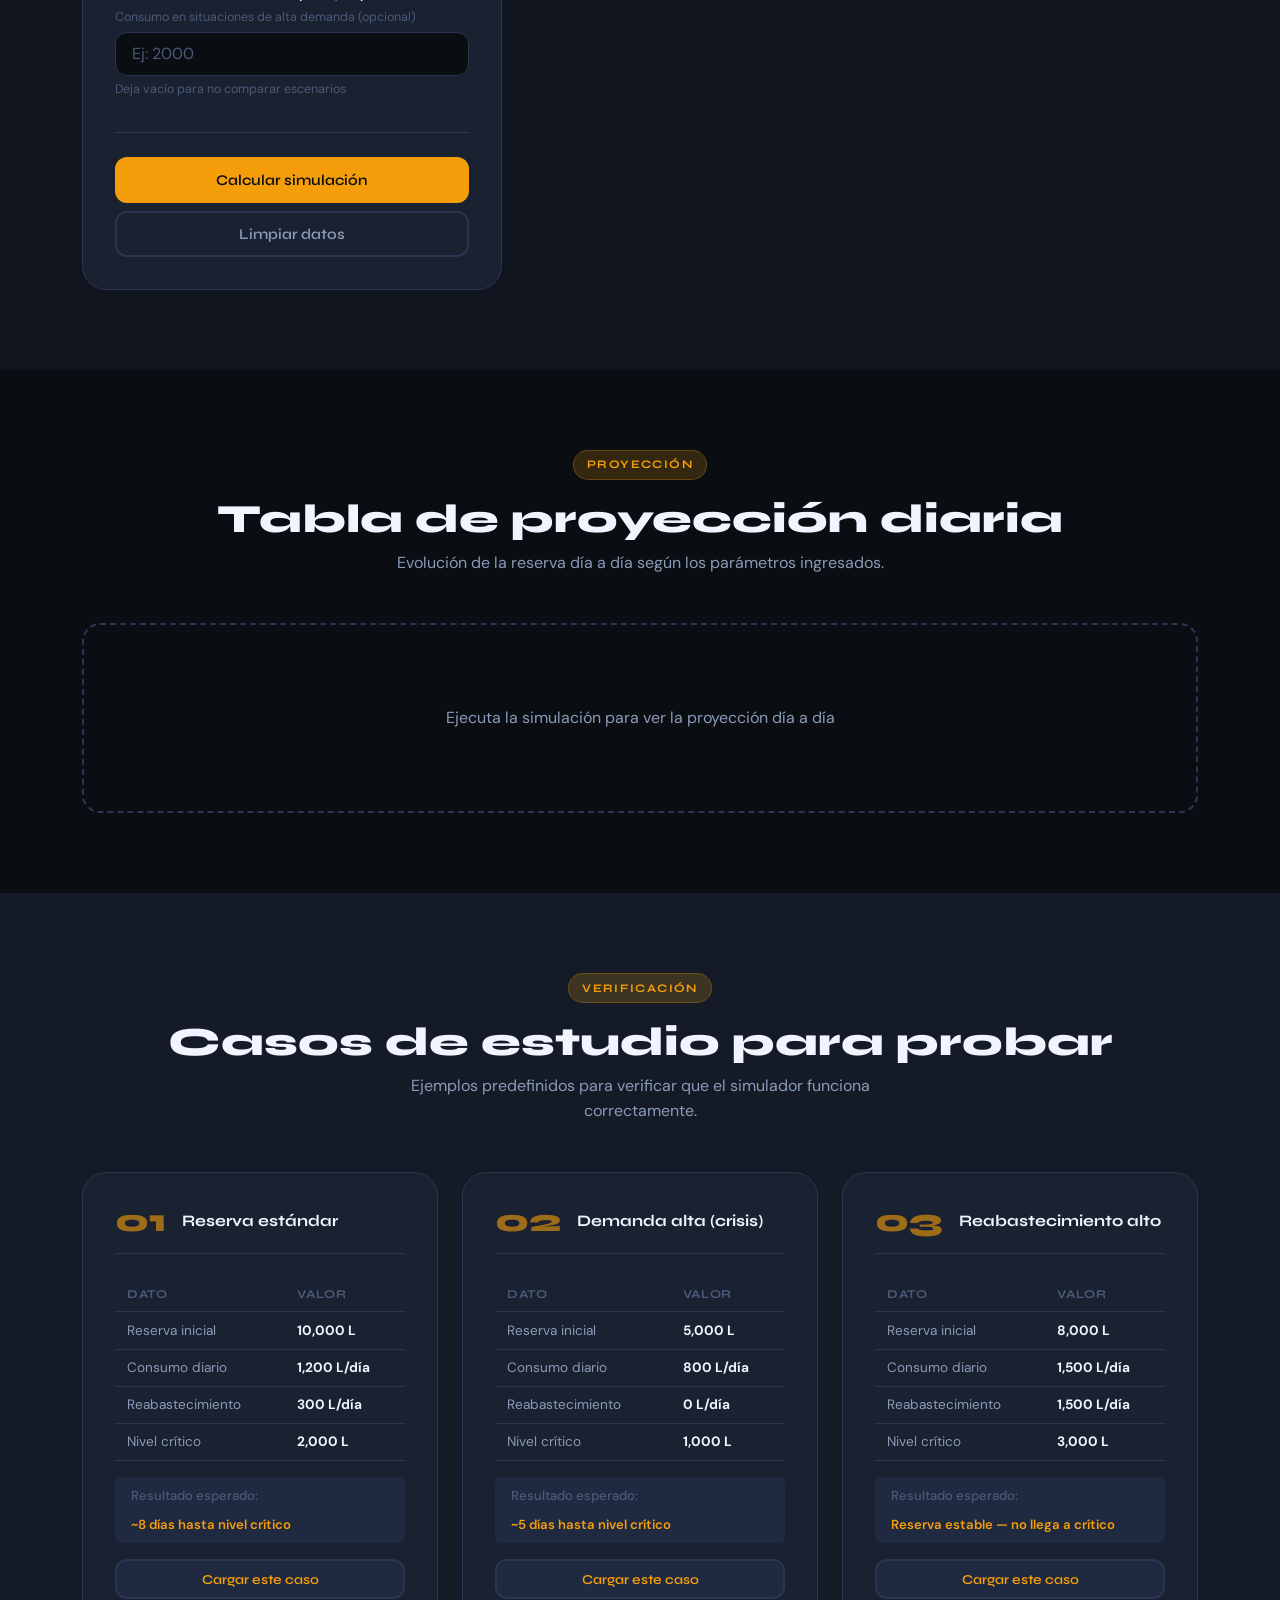
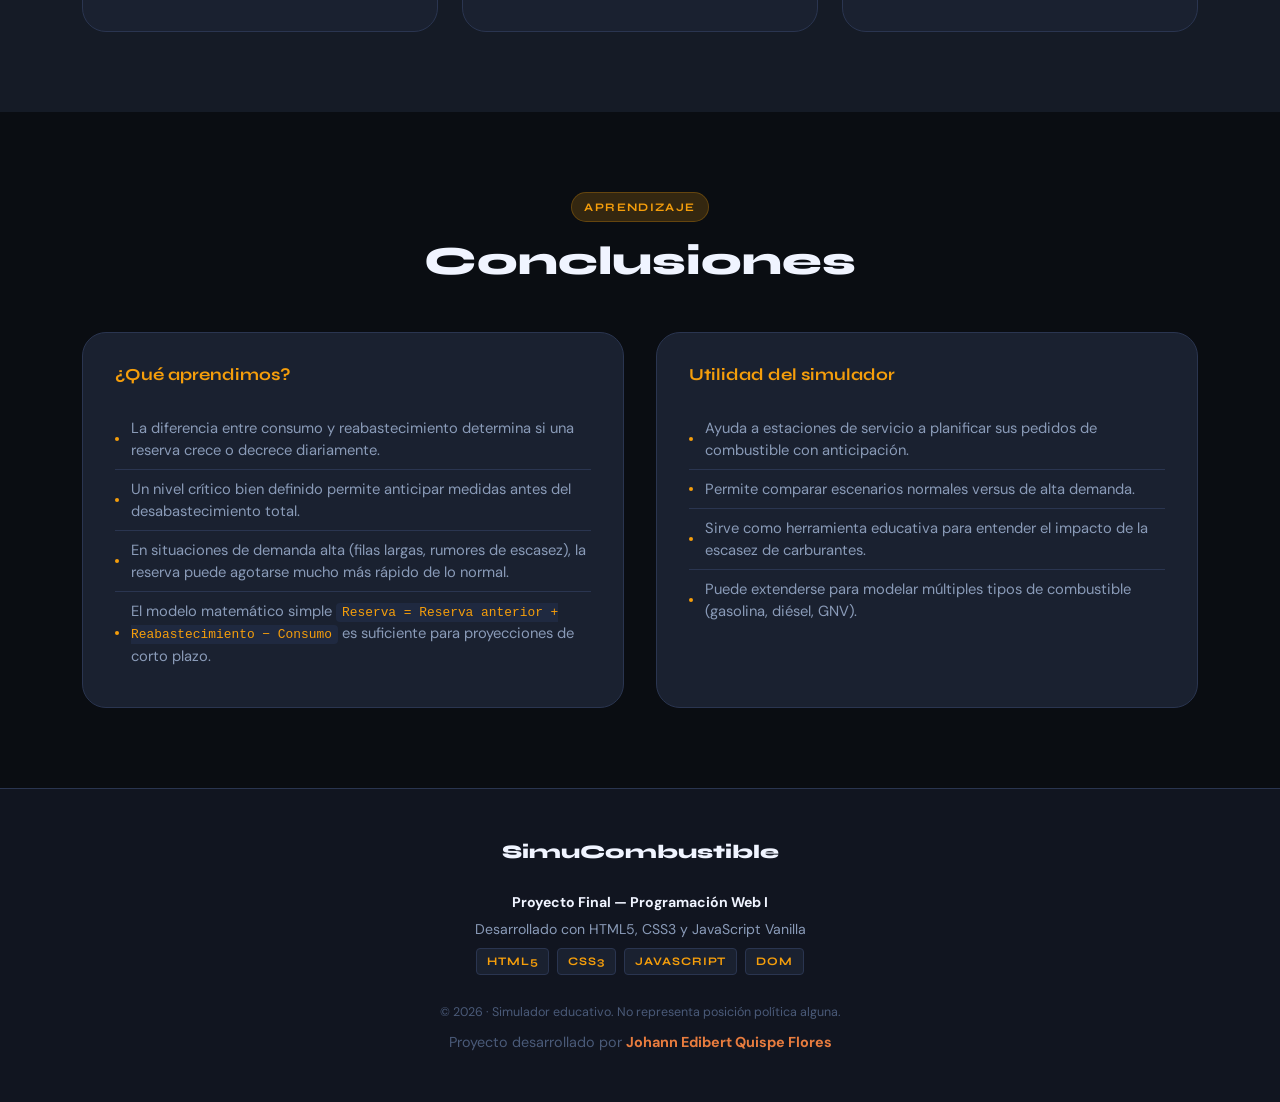
==== commit 1e178ea2: "Update index.html" ====
--- a/simuladores/simulador-carburantes/index.html
+++ b/simuladores/simulador-carburantes/index.html
@@ -57,10 +57,7 @@
           <li><a class="nav__link" href="#casos">Casos de Estudio</a></li>
           <li><a class="nav__link" href="#conclusiones">Conclusiones</a></li>
         </ul>
-      </nav>
-    </div>
-  </header>
-
+      </nav></div></header>
   <main id="main-content">
 
     <section class="hero" id="inicio" aria-labelledby="hero-title">
--- a/simuladores/simulador-carburantes/css/estilos.css
+++ b/simuladores/simulador-carburantes/css/estilos.css
@@ -187,7 +187,7 @@
 .header {
   position: sticky;
   top: 0;
-  z-index: 100;
+  z-index: 10;
   background: rgba(10, 13, 18, 0.92);
   backdrop-filter: blur(12px);
   -webkit-backdrop-filter: blur(12px);
@@ -1039,7 +1039,7 @@
     justify-content: center;
     transform: translateX(100%);
     transition: transform var(--transition);
-    z-index: 250;
+    z-index: 9999;
   }
 
   .nav-toggle--open span:nth-child(1) {
@@ -1151,4 +1151,4 @@
 
 .placeholder-icon:empty {
   display: none;
-}+}
